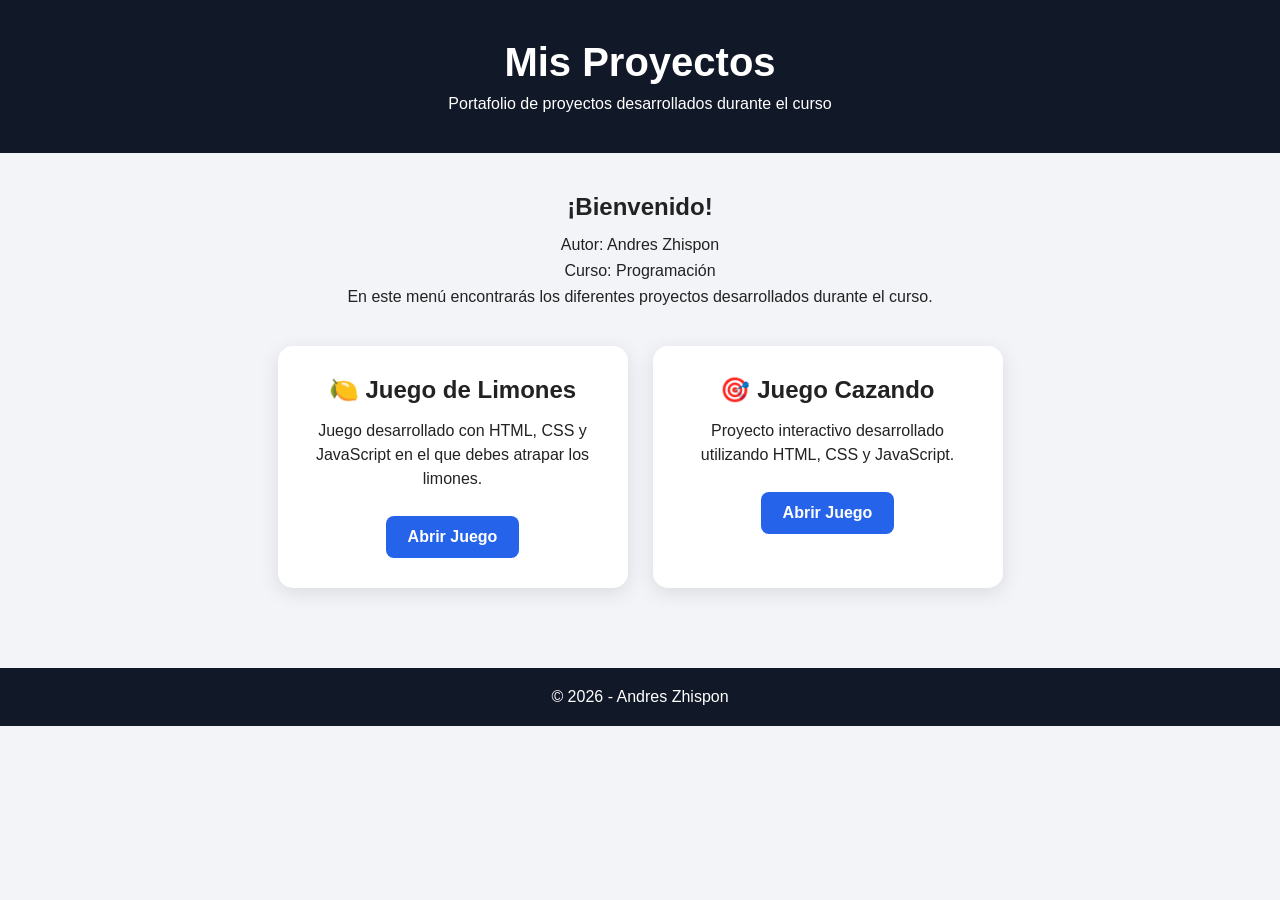
==== index.html @ 29a8eb94 "Creacion inicial del menu de proyectos" ====
<!DOCTYPE html>
<html lang="es">
<head>
    <meta charset="UTF-8">
    <meta name="viewport" content="width=device-width, initial-scale=1.0">
    <title>Mis Proyectos</title>
    <link rel="stylesheet" href="estilos.css">
</head>

<body>

    <header>
        <h1>Mis Proyectos</h1>
        <p>Portafolio de proyectos desarrollados durante el curso</p>
    </header>

    <main>

        <section class="presentacion">
            <h2>¡Bienvenido!</h2>

            <p>
                Autor: Andres Zhispon
            </p>

            <p>
                Curso: Programación
            </p>

            <p>
                En este menú encontrarás los diferentes proyectos
                desarrollados durante el curso.
            </p>
        </section>

        <section class="proyectos">

            <div class="tarjeta">
                <h2>🍋 Juego de Limones</h2>

                <p>
                    Juego desarrollado con HTML, CSS y JavaScript
                    en el que debes atrapar los limones.
                </p>

                <a href="https://mi-juego-limones.vercel.app" target="_blank">
    Abrir Juego
</a>
            </div>

            <div class="tarjeta">
                <h2>🎯 Juego Cazando</h2>

                <p>
                    Proyecto interactivo desarrollado utilizando
                    HTML, CSS y JavaScript.
                </p>

                <a href="https://mi-juego-cazando.vercel.app" target="_blank">
    Abrir Juego
</a>
            </div>

        </section>

    </main>

    <footer>
        <p>© 2026 - Andres Zhispon</p>
    </footer>

</body>
</html>
---- estilos.css ----
* {
    margin: 0;
    padding: 0;
    box-sizing: border-box;
}

body {
    font-family: Arial, sans-serif;
    background: #f2f4f8;
    color: #222;
}

header {
    background: #111827;
    color: white;
    text-align: center;
    padding: 40px 20px;
}

header h1 {
    font-size: 40px;
    margin-bottom: 10px;
}

main {
    max-width: 1000px;
    margin: auto;
    padding: 40px 20px;
}

.presentacion {
    text-align: center;
    margin-bottom: 40px;
}

.presentacion h2 {
    margin-bottom: 15px;
}

.presentacion p {
    margin: 8px;
}

.proyectos {
    display: flex;
    justify-content: center;
    gap: 25px;
    flex-wrap: wrap;
}

.tarjeta {
    background: white;
    width: 350px;
    padding: 30px;
    border-radius: 15px;
    box-shadow: 0 5px 20px rgba(0,0,0,0.1);
    text-align: center;
    transition: 0.3s;
}

.tarjeta:hover {
    transform: translateY(-8px);
}

.tarjeta h2 {
    margin-bottom: 15px;
}

.tarjeta p {
    margin-bottom: 25px;
    line-height: 1.5;
}

.tarjeta a {
    display: inline-block;
    text-decoration: none;
    background: #2563eb;
    color: white;
    padding: 12px 22px;
    border-radius: 8px;
    font-weight: bold;
}

.tarjeta a:hover {
    background: #1d4ed8;
}

footer {
    background: #111827;
    color: white;
    text-align: center;
    padding: 20px;
    margin-top: 40px;
}
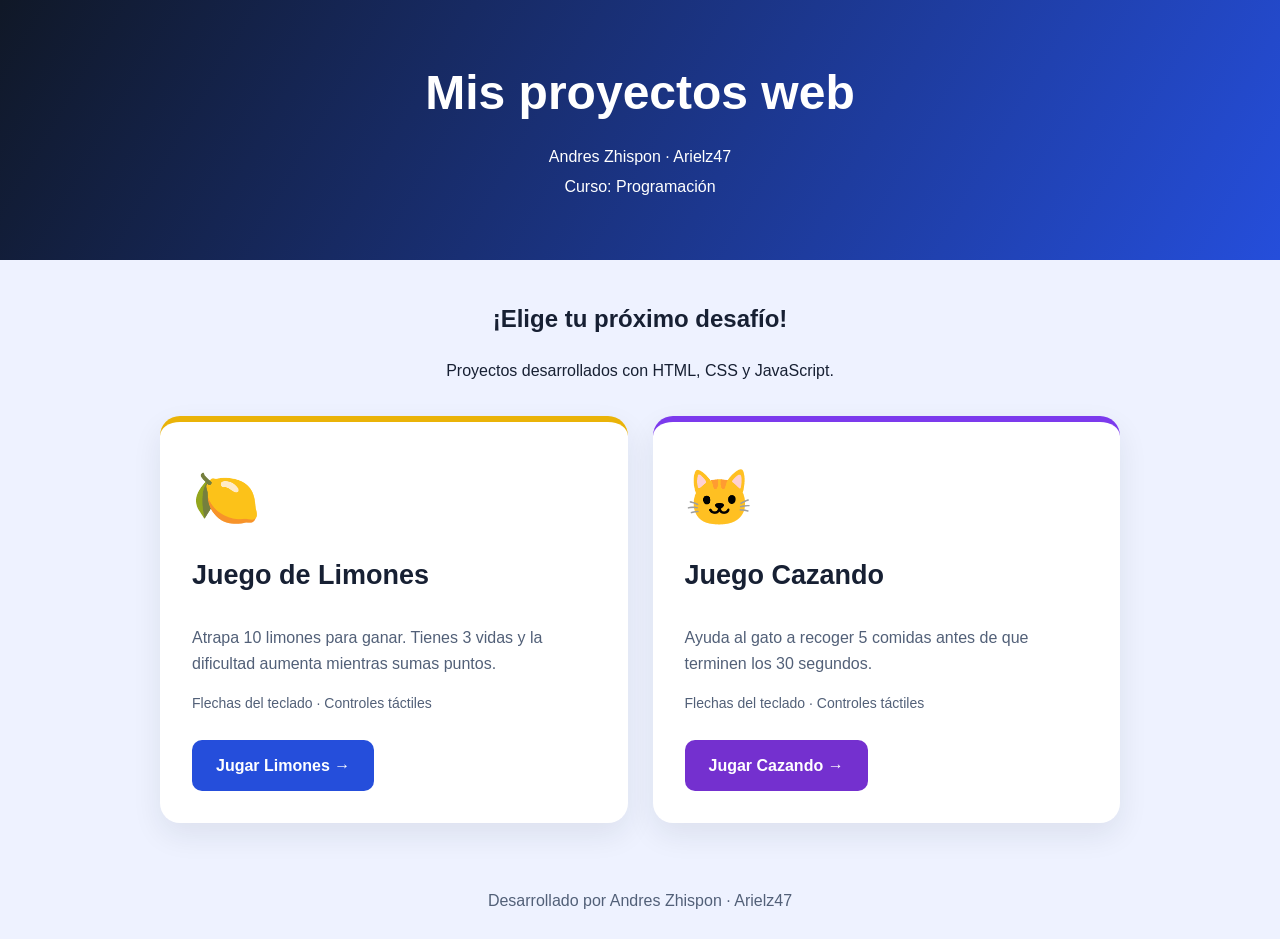
==== commit dd0bbad3: "conectando juegos" ====
--- a/index.html
+++ b/index.html
@@ -1,73 +1,152 @@
 <!DOCTYPE html>
 <html lang="es">
 <head>
-    <meta charset="UTF-8">
-    <meta name="viewport" content="width=device-width, initial-scale=1.0">
-    <title>Mis Proyectos</title>
-    <link rel="stylesheet" href="estilos.css">
+  <meta charset="UTF-8">
+  <meta name="viewport" content="width=device-width, initial-scale=1">
+  <title>Mis proyectos | Andres Zhispon</title>
+
+  <style>
+    * { box-sizing: border-box; }
+
+    body {
+      margin: 0;
+      font-family: Arial, sans-serif;
+      background: #eef2ff;
+      color: #172033;
+      line-height: 1.6;
+    }
+
+    header {
+      padding: 55px 20px;
+      text-align: center;
+      background: linear-gradient(120deg, #101827, #254edb);
+      color: white;
+    }
+
+    header h1 {
+      margin: 0 0 12px;
+      font-size: clamp(30px, 6vw, 48px);
+    }
+
+    header p { margin: 5px; }
+
+    main {
+      width: min(960px, 92%);
+      margin: 40px auto;
+    }
+
+    .bienvenida {
+      text-align: center;
+      margin-bottom: 32px;
+    }
+
+    .proyectos {
+      display: grid;
+      grid-template-columns: repeat(2, minmax(0, 1fr));
+      gap: 25px;
+    }
+
+    .tarjeta {
+      display: flex;
+      flex-direction: column;
+      align-items: flex-start;
+      padding: 32px;
+      border-radius: 20px;
+      border-top: 6px solid #eab308;
+      background: white;
+      box-shadow: 0 12px 30px #17203315;
+    }
+
+    .cazando { border-top-color: #7c3aed; }
+
+    .icono { font-size: 55px; }
+
+    .tarjeta h2 {
+      margin: 12px 0;
+      font-size: 27px;
+    }
+
+    .tarjeta p { color: #526078; }
+
+    .etiqueta {
+      margin-bottom: 25px;
+      font-size: 14px;
+      color: #526078;
+    }
+
+    .boton {
+      margin-top: auto;
+      padding: 13px 24px;
+      border-radius: 10px;
+      background: #254edb;
+      color: white;
+      text-decoration: none;
+      font-weight: bold;
+    }
+
+    .boton:hover { background: #1837a8; }
+    .cazando .boton { background: #7430cf; }
+    .cazando .boton:hover { background: #54209c; }
+
+    a:focus-visible {
+      outline: 3px solid #111827;
+      outline-offset: 5px;
+    }
+
+    footer {
+      padding: 25px;
+      text-align: center;
+      color: #526078;
+    }
+
+    @media (max-width: 650px) {
+      .proyectos { grid-template-columns: 1fr; }
+    }
+  </style>
 </head>
 
 <body>
+  <header>
+    <h1>Mis proyectos web</h1>
+    <p>Andres Zhispon · Arielz47</p>
+    <p>Curso: Programación</p>
+  </header>
 
-    <header>
-        <h1>Mis Proyectos</h1>
-        <p>Portafolio de proyectos desarrollados durante el curso</p>
-    </header>
+  <main>
+    <section class="bienvenida">
+      <h2>¡Elige tu próximo desafío!</h2>
+      <p>Proyectos desarrollados con HTML, CSS y JavaScript.</p>
+    </section>
 
-    <main>
+    <section class="proyectos" aria-label="Juegos disponibles">
+      <article class="tarjeta">
+        <span class="icono" aria-hidden="true">🍋</span>
+        <h2>Juego de Limones</h2>
+        <p>
+          Atrapa 10 limones para ganar. Tienes 3 vidas y la
+          dificultad aumenta mientras sumas puntos.
+        </p>
+        <span class="etiqueta">Flechas del teclado · Controles táctiles</span>
+        <a class="boton" href="./limones/index.html">
+          Jugar Limones →
+        </a>
+      </article>
 
-        <section class="presentacion">
-            <h2>¡Bienvenido!</h2>
+      <article class="tarjeta cazando">
+        <span class="icono" aria-hidden="true">🐱</span>
+        <h2>Juego Cazando</h2>
+        <p>
+          Ayuda al gato a recoger 5 comidas antes de que
+          terminen los 30 segundos.
+        </p>
+        <span class="etiqueta">Flechas del teclado · Controles táctiles</span>
+        <a class="boton" href="./cazando/index.html">
+          Jugar Cazando →
+        </a>
+      </article>
+    </section>
+  </main>
 
-            <p>
-                Autor: Andres Zhispon
-            </p>
-
-            <p>
-                Curso: Programación
-            </p>
-
-            <p>
-                En este menú encontrarás los diferentes proyectos
-                desarrollados durante el curso.
-            </p>
-        </section>
-
-        <section class="proyectos">
-
-            <div class="tarjeta">
-                <h2>🍋 Juego de Limones</h2>
-
-                <p>
-                    Juego desarrollado con HTML, CSS y JavaScript
-                    en el que debes atrapar los limones.
-                </p>
-
-                <a href="https://mi-juego-limones.vercel.app" target="_blank">
-    Abrir Juego
-</a>
-            </div>
-
-            <div class="tarjeta">
-                <h2>🎯 Juego Cazando</h2>
-
-                <p>
-                    Proyecto interactivo desarrollado utilizando
-                    HTML, CSS y JavaScript.
-                </p>
-
-                <a href="https://mi-juego-cazando.vercel.app" target="_blank">
-    Abrir Juego
-</a>
-            </div>
-
-        </section>
-
-    </main>
-
-    <footer>
-        <p>© 2026 - Andres Zhispon</p>
-    </footer>
-
+  <footer>Desarrollado por Andres Zhispon · Arielz47</footer>
 </body>
 </html>
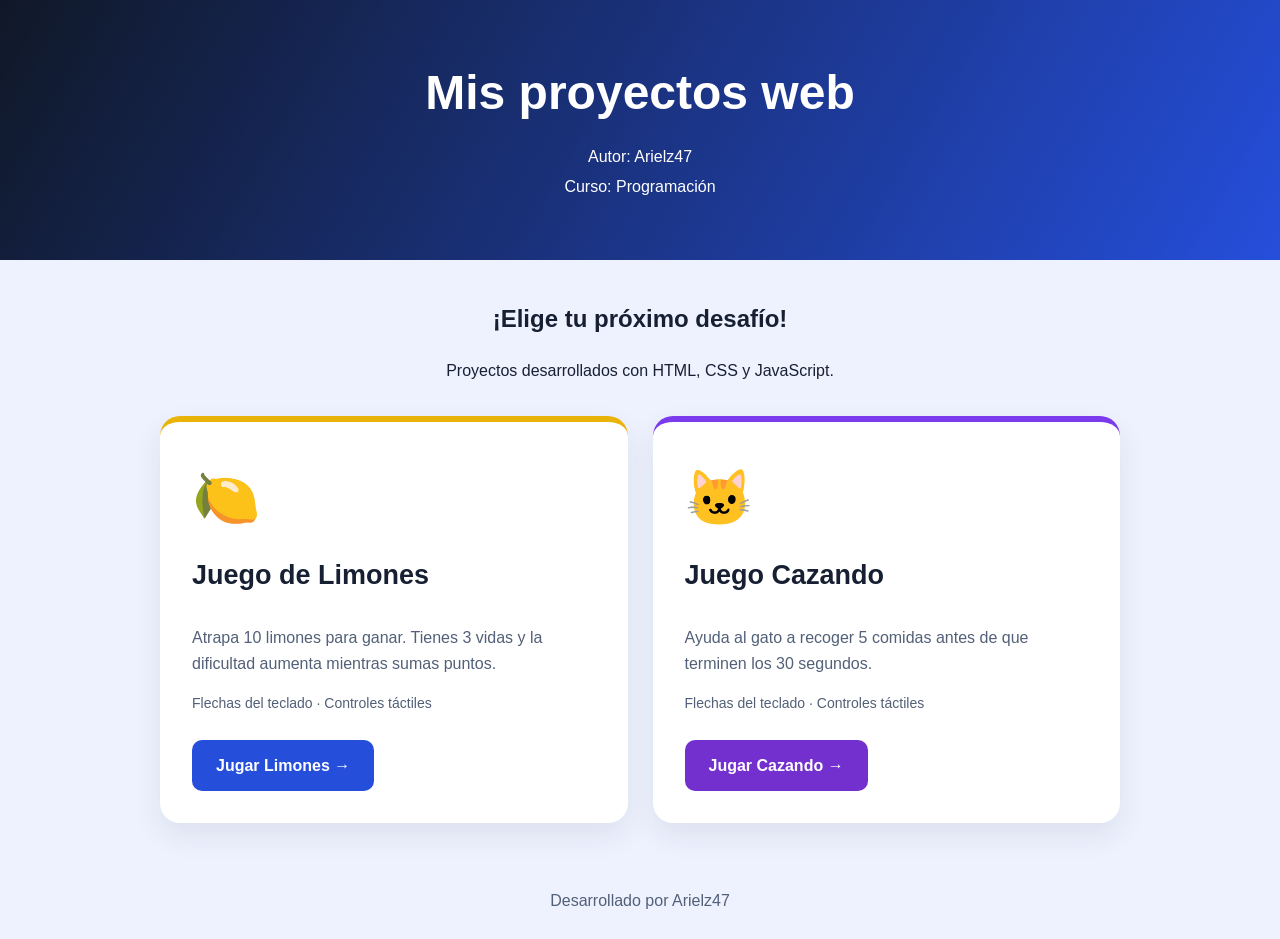
==== commit 80a7e1f9: "Actualiza menú" ====
--- a/index.html
+++ b/index.html
@@ -3,10 +3,12 @@
 <head>
   <meta charset="UTF-8">
   <meta name="viewport" content="width=device-width, initial-scale=1">
-  <title>Mis proyectos | Andres Zhispon</title>
+  <title>Mis proyectos | Arielz47</title>
 
   <style>
-    * { box-sizing: border-box; }
+    * {
+      box-sizing: border-box;
+    }
 
     body {
       margin: 0;
@@ -28,7 +30,9 @@
       font-size: clamp(30px, 6vw, 48px);
     }
 
-    header p { margin: 5px; }
+    header p {
+      margin: 5px;
+    }
 
     main {
       width: min(960px, 92%);
@@ -57,16 +61,22 @@
       box-shadow: 0 12px 30px #17203315;
     }
 
-    .cazando { border-top-color: #7c3aed; }
+    .cazando {
+      border-top-color: #7c3aed;
+    }
 
-    .icono { font-size: 55px; }
+    .icono {
+      font-size: 55px;
+    }
 
     .tarjeta h2 {
       margin: 12px 0;
       font-size: 27px;
     }
 
-    .tarjeta p { color: #526078; }
+    .tarjeta p {
+      color: #526078;
+    }
 
     .etiqueta {
       margin-bottom: 25px;
@@ -84,9 +94,17 @@
       font-weight: bold;
     }
 
-    .boton:hover { background: #1837a8; }
-    .cazando .boton { background: #7430cf; }
-    .cazando .boton:hover { background: #54209c; }
+    .boton:hover {
+      background: #1837a8;
+    }
+
+    .cazando .boton {
+      background: #7430cf;
+    }
+
+    .cazando .boton:hover {
+      background: #54209c;
+    }
 
     a:focus-visible {
       outline: 3px solid #111827;
@@ -100,7 +118,9 @@
     }
 
     @media (max-width: 650px) {
-      .proyectos { grid-template-columns: 1fr; }
+      .proyectos {
+        grid-template-columns: 1fr;
+      }
     }
   </style>
 </head>
@@ -108,25 +128,33 @@
 <body>
   <header>
     <h1>Mis proyectos web</h1>
-    <p>Andres Zhispon · Arielz47</p>
+    <p>Autor: Arielz47</p>
     <p>Curso: Programación</p>
   </header>
 
   <main>
     <section class="bienvenida">
       <h2>¡Elige tu próximo desafío!</h2>
-      <p>Proyectos desarrollados con HTML, CSS y JavaScript.</p>
+      <p>
+        Proyectos desarrollados con HTML, CSS y JavaScript.
+      </p>
     </section>
 
     <section class="proyectos" aria-label="Juegos disponibles">
       <article class="tarjeta">
         <span class="icono" aria-hidden="true">🍋</span>
+
         <h2>Juego de Limones</h2>
+
         <p>
           Atrapa 10 limones para ganar. Tienes 3 vidas y la
           dificultad aumenta mientras sumas puntos.
         </p>
-        <span class="etiqueta">Flechas del teclado · Controles táctiles</span>
+
+        <span class="etiqueta">
+          Flechas del teclado · Controles táctiles
+        </span>
+
         <a class="boton" href="./limones/index.html">
           Jugar Limones →
         </a>
@@ -134,12 +162,18 @@
 
       <article class="tarjeta cazando">
         <span class="icono" aria-hidden="true">🐱</span>
+
         <h2>Juego Cazando</h2>
+
         <p>
           Ayuda al gato a recoger 5 comidas antes de que
           terminen los 30 segundos.
         </p>
-        <span class="etiqueta">Flechas del teclado · Controles táctiles</span>
+
+        <span class="etiqueta">
+          Flechas del teclado · Controles táctiles
+        </span>
+
         <a class="boton" href="./cazando/index.html">
           Jugar Cazando →
         </a>
@@ -147,6 +181,8 @@
     </section>
   </main>
 
-  <footer>Desarrollado por Andres Zhispon · Arielz47</footer>
+  <footer>
+    Desarrollado por Arielz47
+  </footer>
 </body>
 </html>
